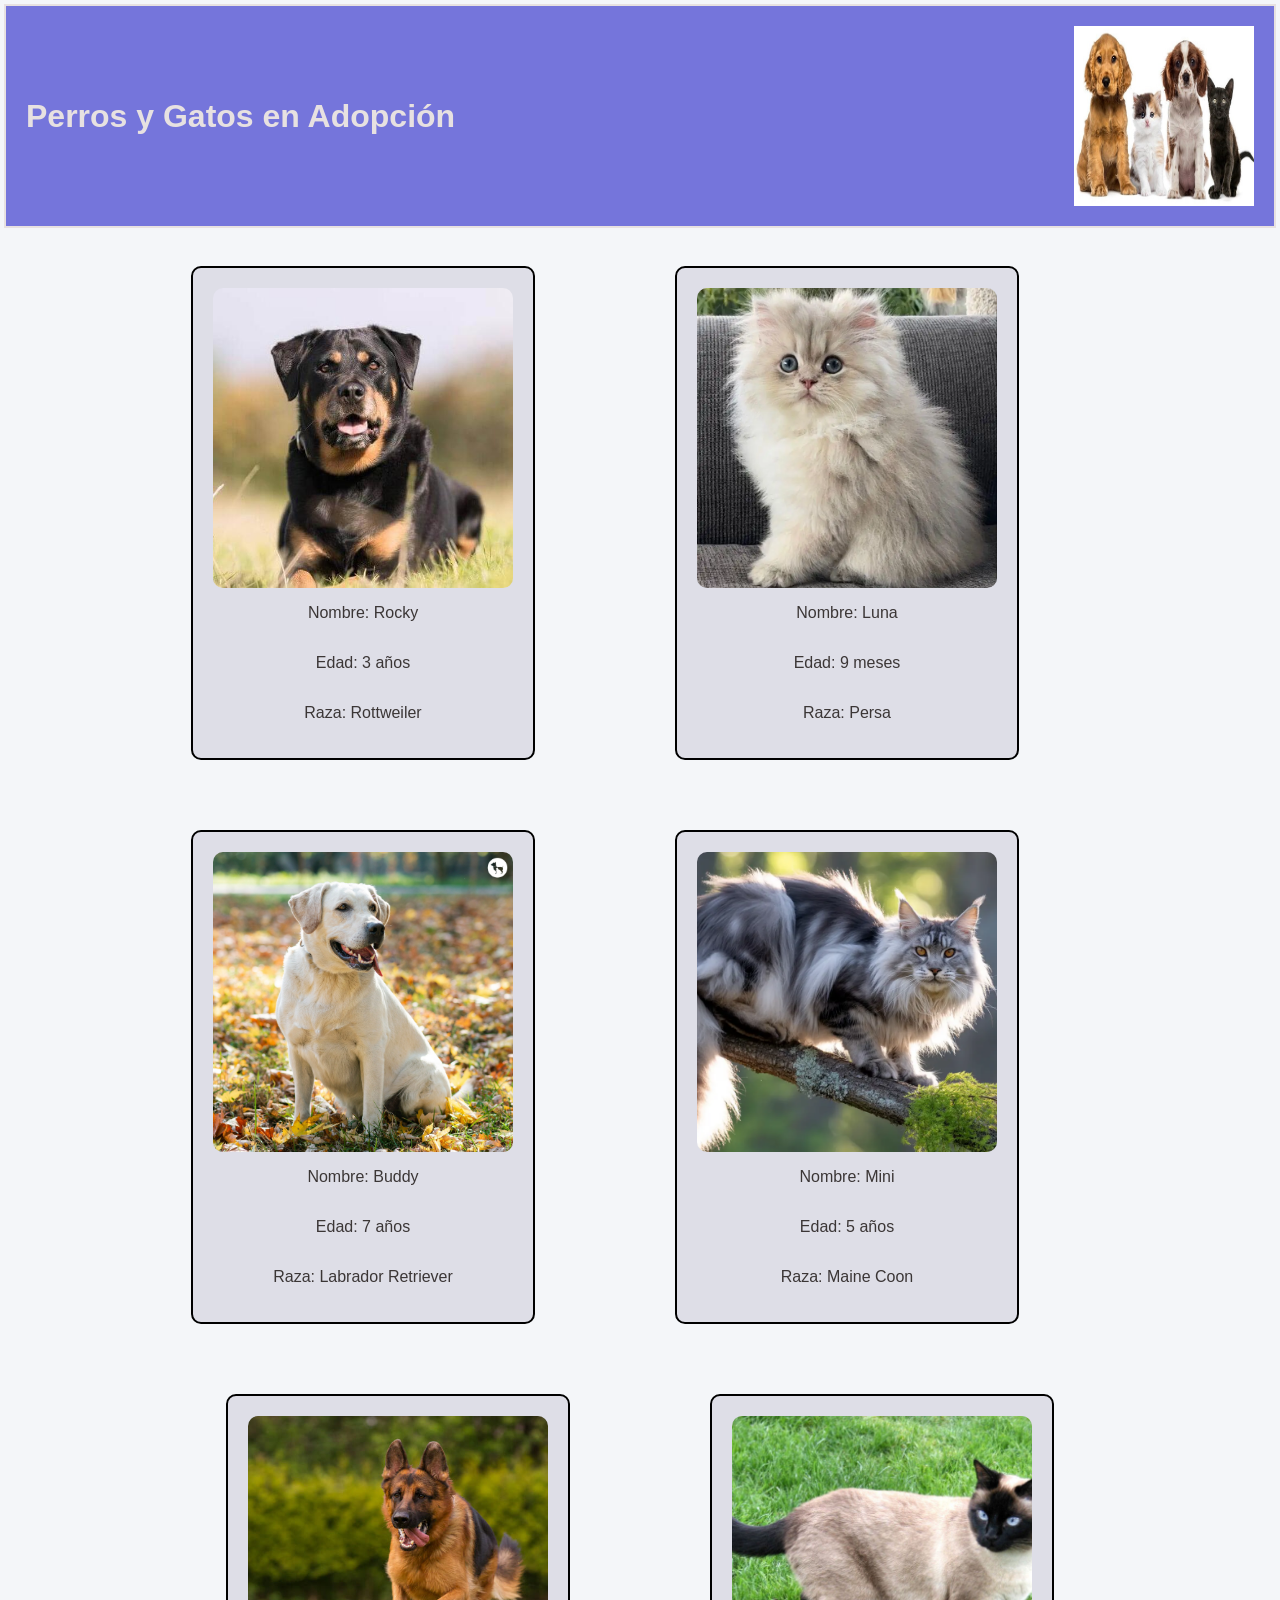
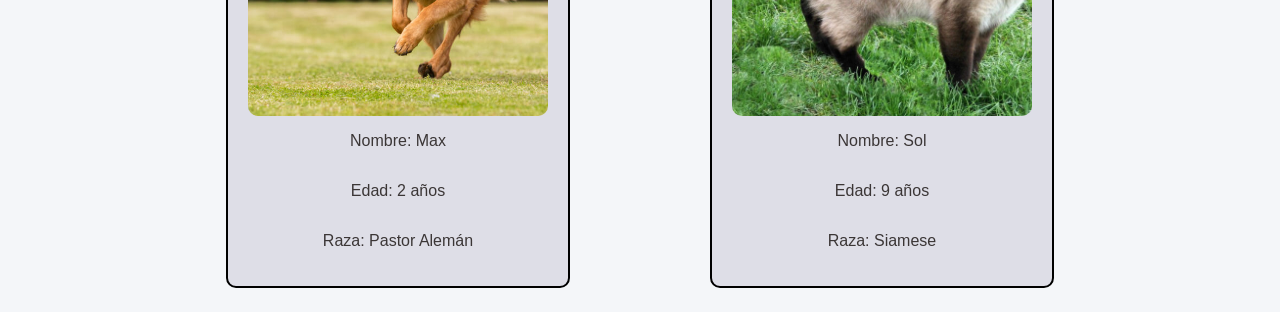
==== Proyecto_Elkin_Quiros/adopcion.html @ 91556fff "Primer subida limpia" ====
<!DOCTYPE html>
<html lang="en">

<head>
    <meta charset="UTF-8">
    <meta name="viewport" content="width=device-width, initial-scale=1.0">
    <title>Adopcion</title>
    <link rel="stylesheet" href="styles.css">
</head>

<body>
    <header>
        <h1>Perros y Gatos en Adopción</h1>
        <img id="imagen" src="Imagen_Portada.jpeg" alt="">
    </header>

    <br>

    <div class="animales">

        <div class="perro1">
            <img class="perroi" src="Rottweiler.jpg" alt="">
            <p>Nombre: Rocky</p>
            <p>Edad: 3 años</p>
            <p>Raza: Rottweiler</p>
        </div>

        <br>

        <div class="gato1">
            <img class="gatoi1" src="Persa.webp" alt="">
            <p>Nombre: Luna</p>
            <p>Edad: 9 meses</p>
            <p>Raza: Persa</p>
        </div>

        <br>

        <div class="perro2">
            <img class="perroi2" src="Labrador_Retriever.webp" alt="">
            <p>Nombre: Buddy</p>
            <p>Edad: 7 años</p>
            <p>Raza: Labrador Retriever</p>
        </div>

        <br>

         <div class="gato2">
            <img class="gatoi2" src="maine-coon.webp" alt="">
            <p>Nombre: Mini</p>
            <p>Edad: 5 años</p>
            <p>Raza: Maine Coon</p>
        </div>

        <br>

        <div class="perro3">
            <img class="perroi3" src="pastor_aleman.jpg" alt="">
            <p>Nombre: Max</p>
            <p>Edad: 2 años</p>
            <p>Raza: Pastor Alemán</p>
        </div>
        <br>
    

        <div class="gato3">
            <img class="gatoi3" src="Siamese.jpg" alt="">
            <p>Nombre: Sol</p>
            <p>Edad: 9 años</p>
            <p>Raza: Siamese</p>
        </div>

    </div>
</body>

</html>
---- Proyecto_Elkin_Quiros/styles.css ----
body{
    margin: 4px;
    background-color:rgb(244, 246, 249);
    font-family: Arial, Helvetica, sans-serif;
}

header {
    display: flex;
    align-items: center;
    justify-content: space-between;
    padding: 20px;
    background-color: rgb(117, 117, 219);
    color: rgb(231, 225, 225);
    border: 2px solid;


     
}



#imagen {
    width: 180px;
    height: 180px;
    
}

.animales {
    display: flex;
    flex-wrap: wrap;        
    justify-content: center; 
    gap: 70px;               
    padding: 20px;
}


.perro1 {
    display: flex;
    flex-direction: column;
    align-items: center;
    width: 300px;             
    padding: 20px;
    background-color: rgb(222, 222, 231);
    color: rgb(59, 54, 54);
    border: 2px solid black;
    border-radius: 10px;    
}

.perroi {
    width: 300px;
    height: 300px;
    object-fit: cover; 
    border-radius: 10px; 
}

.perro2 {
    display: flex;
    flex-direction: column;
    align-items: center;
    width: 300px;              
    padding: 20px;
    background-color: rgb(222, 222, 231);
    color: rgb(59, 54, 54);
    border: 2px solid black;
    border-radius: 10px;    
}
.perroi2 {
    width: 300px;
    height: 300px;
    object-fit: cover; 
    border-radius: 10px; 
}
.perro3 {
    display: flex;
    flex-direction: column;
    align-items: center;
    width: 300px;              
    padding: 20px;
    background-color: rgb(222, 222, 231);
    color: rgb(59, 54, 54);
    border: 2px solid black;
    border-radius: 10px;    
}
.perroi3 {
    width: 300px;
    height: 300px;
    object-fit: cover; 
    border-radius: 10px;
}
.gato1 {
    display: flex;
    flex-direction: column;
    align-items: center;
    width: 300px;              
    padding: 20px;
    background-color: rgb(222, 222, 231);
    color: rgb(59, 54, 54);
    border: 2px solid black;
    border-radius: 10px;    
}
.gatoi1 {
    width: 300px;
    height: 300px;
    object-fit: cover; 
    border-radius: 10px;
}

.gato2 {
    display: flex;
    flex-direction: column;
    align-items: center;
    width: 300px;              
    padding: 20px;
    background-color: rgb(222, 222, 231);
    color: rgb(59, 54, 54);
    border: 2px solid black;
    border-radius: 10px;    
}
.gatoi2 {
    width: 300px;
    height: 300px;
    object-fit: cover; 
    border-radius: 10px;
}

.gato3 {
    display: flex;
    flex-direction: column;
    align-items: center;
    width: 300px;              
    padding: 20px;
    background-color: rgb(222, 222, 231);
    color: rgb(59, 54, 54);
    border: 2px solid black;
    border-radius: 10px;    
}
.gatoi3 {
    width: 300px;
    height: 300px;
    object-fit: cover; 
    border-radius: 10px;
}
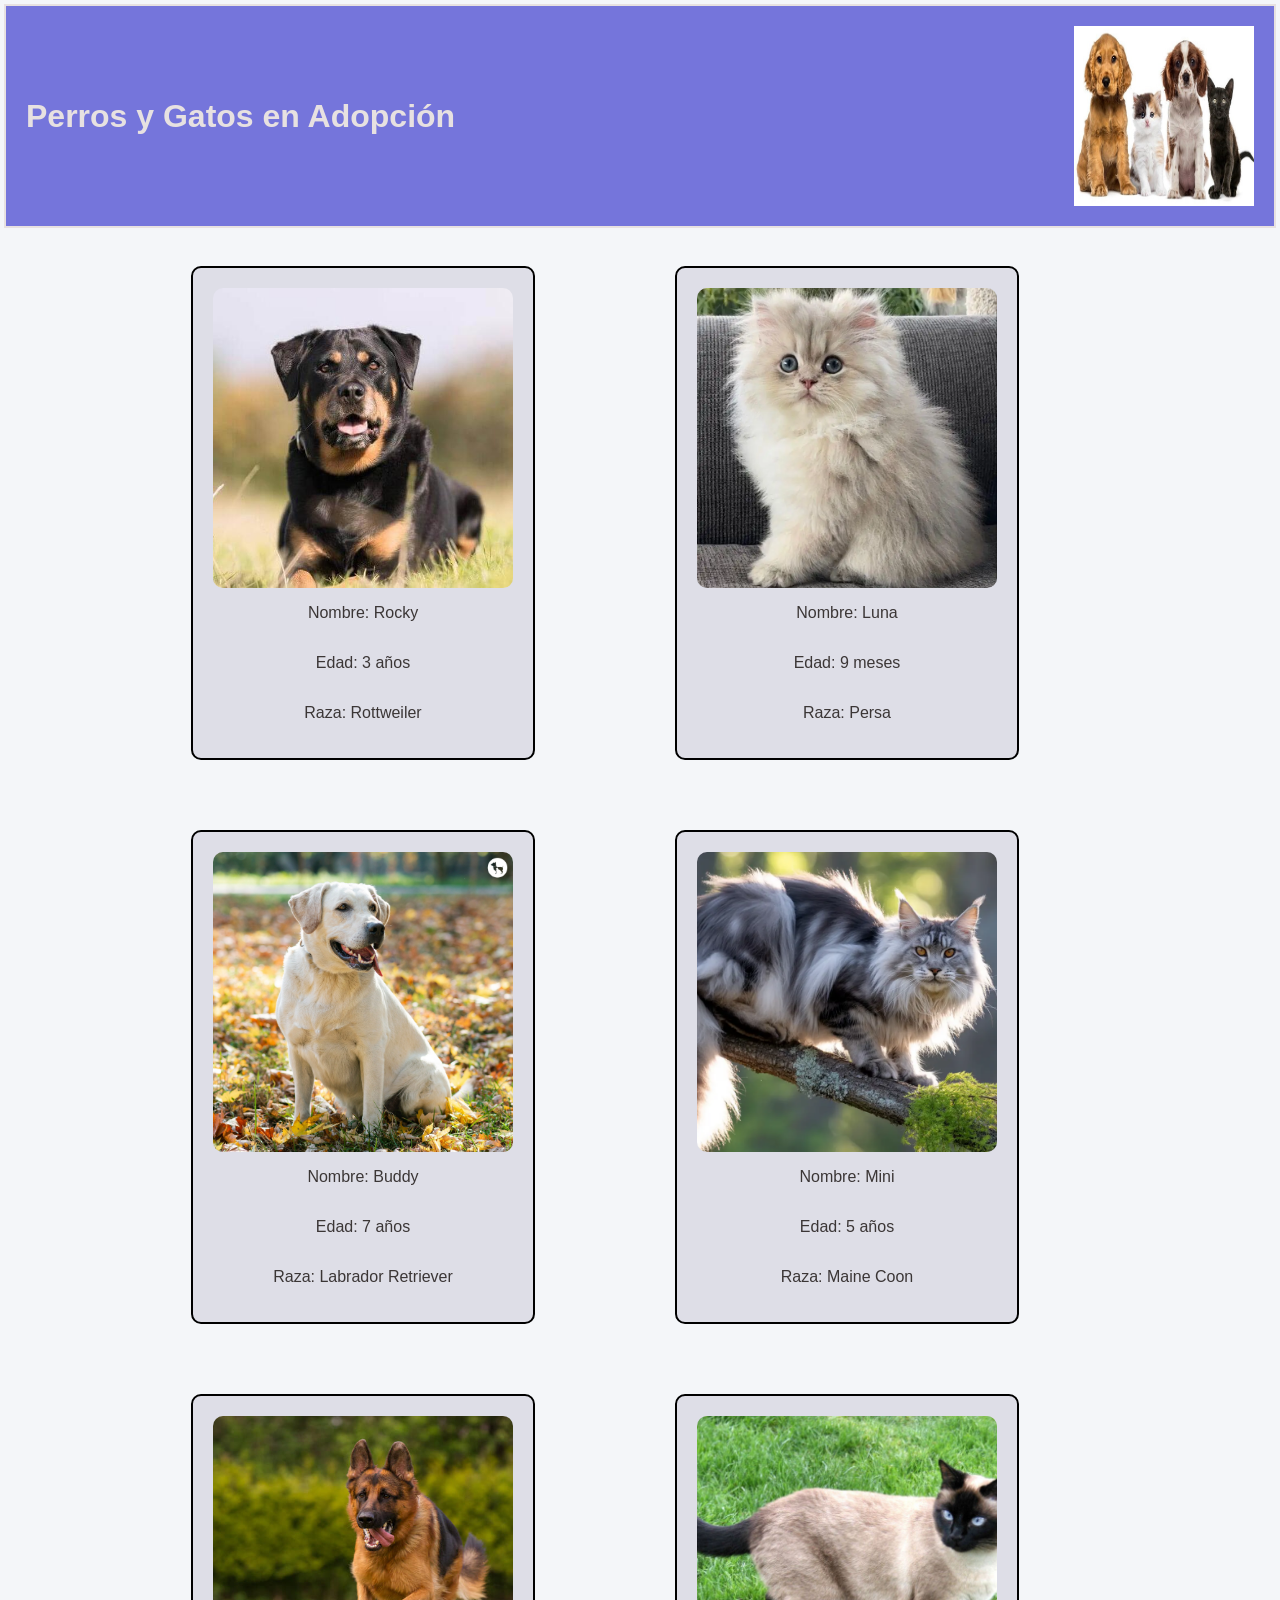
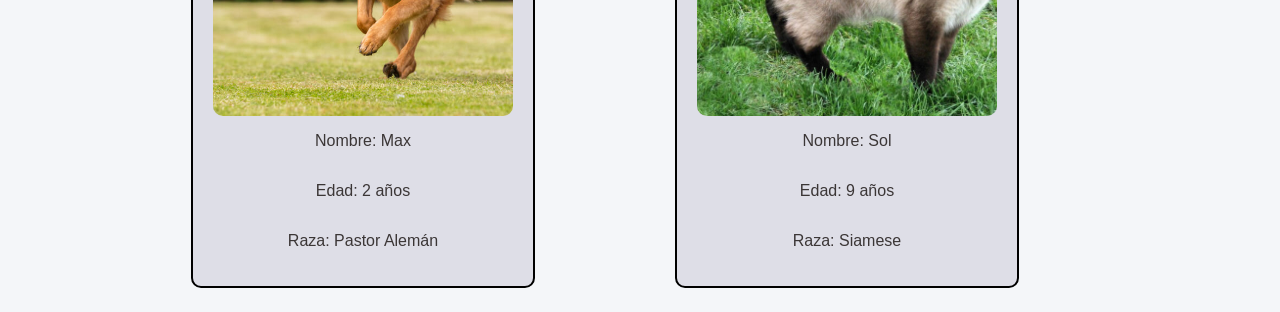
==== commit fb0fd8ca: "Configurando el codigo" ====
--- a/Proyecto_Elkin_Quiros/adopcion.html
+++ b/Proyecto_Elkin_Quiros/adopcion.html
@@ -45,7 +45,7 @@
 
         <br>
 
-         <div class="gato2">
+        <div class="gato2">
             <img class="gatoi2" src="maine-coon.webp" alt="">
             <p>Nombre: Mini</p>
             <p>Edad: 5 años</p>
@@ -61,7 +61,6 @@
             <p>Raza: Pastor Alemán</p>
         </div>
         <br>
-    
 
         <div class="gato3">
             <img class="gatoi3" src="Siamese.jpg" alt="">
@@ -69,6 +68,7 @@
             <p>Edad: 9 años</p>
             <p>Raza: Siamese</p>
         </div>
+        <br>
 
     </div>
 </body>
--- a/Proyecto_Elkin_Quiros/styles.css
+++ b/Proyecto_Elkin_Quiros/styles.css
@@ -5,6 +5,19 @@
 }
 
 header {
+    display: flex;
+    align-items: center;
+    justify-content: space-between;
+    padding: 20px;
+    background-color: rgb(117, 117, 219);
+    color: rgb(231, 225, 225);
+    border: 2px solid;
+
+
+     
+}
+
+footer {
     display: flex;
     align-items: center;
     justify-content: space-between;
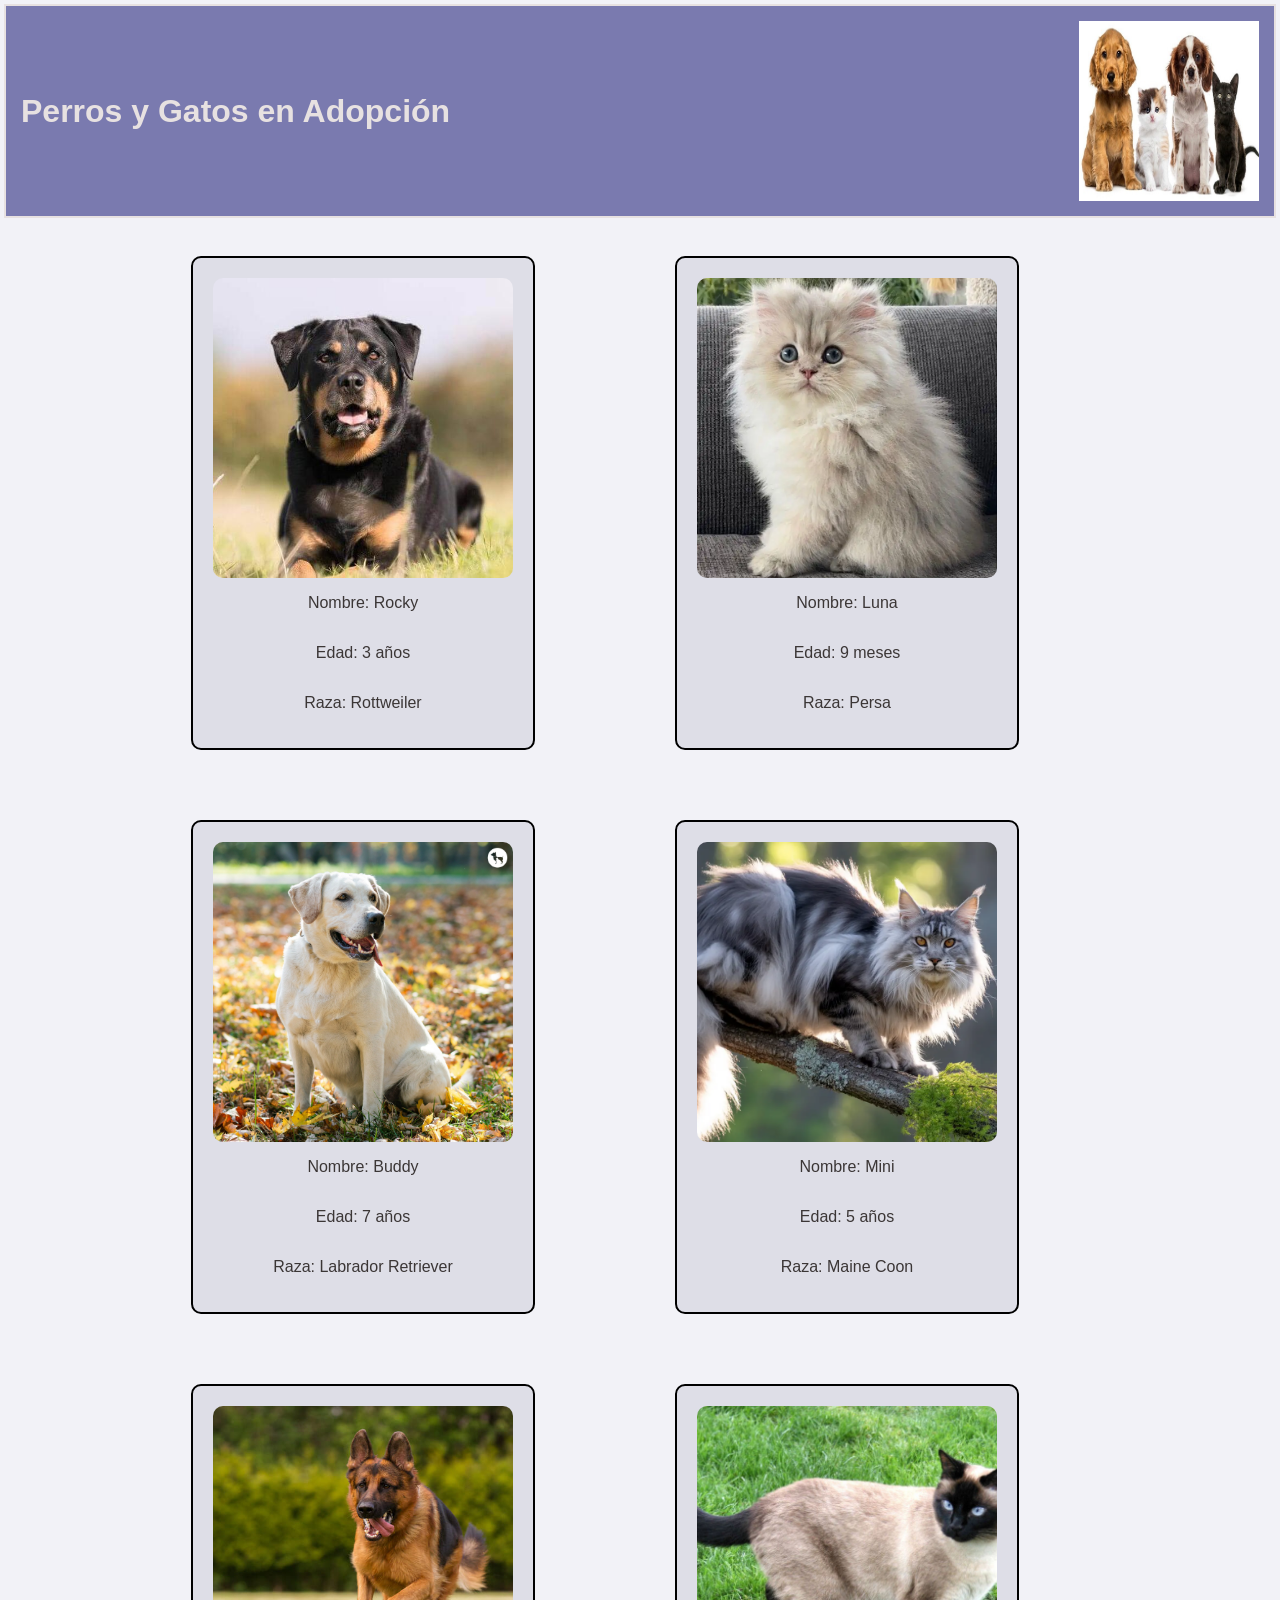
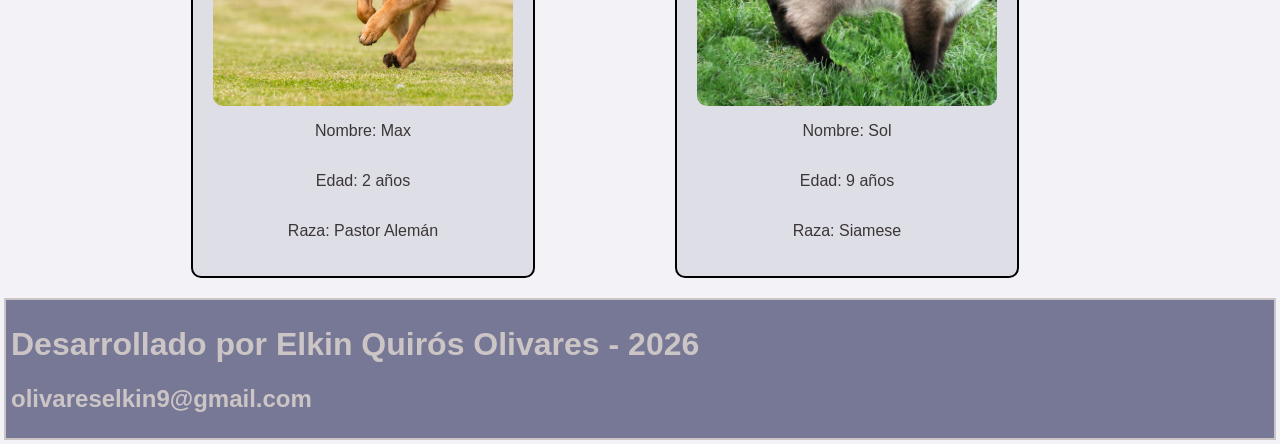
==== commit 9663b59a: "Me encargue de agregar un footer a ambas paginas, ademas de modificar el color del header y el foote" ====
--- a/Proyecto_Elkin_Quiros/adopcion.html
+++ b/Proyecto_Elkin_Quiros/adopcion.html
@@ -71,6 +71,12 @@
         <br>
 
     </div>
+
+<footer>
+        <h1>Desarrollado por Elkin Quirós Olivares - 2026</h1>
+        <h2>olivareselkin9@gmail.com</h2>
+    </footer>
+
 </body>
 
 </html>
--- a/Proyecto_Elkin_Quiros/styles.css
+++ b/Proyecto_Elkin_Quiros/styles.css
@@ -1,6 +1,6 @@
-body{
+body {
     margin: 4px;
-    background-color:rgb(244, 246, 249);
+    background-color: rgb(242, 242, 247);
     font-family: Arial, Helvetica, sans-serif;
 }
 
@@ -8,26 +8,47 @@
     display: flex;
     align-items: center;
     justify-content: space-between;
-    padding: 20px;
-    background-color: rgb(117, 117, 219);
+    padding: 15px;
+    background-color: rgb(122, 122, 175);
     color: rgb(231, 225, 225);
     border: 2px solid;
 
 
-     
+
 }
 
 footer {
-    display: flex;
-    align-items: center;
-    justify-content: space-between;
-    padding: 20px;
-    background-color: rgb(117, 117, 219);
-    color: rgb(231, 225, 225);
+    padding: 5px;
+    background-color: rgb(119, 119, 150);
+    color: rgb(204, 197, 197);
     border: 2px solid;
 
 
-     
+
+}
+
+#cajap {
+    display: flex;
+    flex-direction: column;
+    align-items: center;
+    padding: 20px;
+
+}
+
+#video {
+    display: flex;
+    height: 400px;
+    justify-content: center;
+    padding: 10px;
+}
+
+#boton {
+    display: inline-block;
+    padding: 8px 15px;
+    background-color: rgb(117, 117, 219);
+    color: rgb(231, 225, 225);
+    border-radius: 10px;
+    border: 2px solid rgb(160, 131, 131);
 }
 
 
@@ -35,14 +56,14 @@
 #imagen {
     width: 180px;
     height: 180px;
-    
+
 }
 
 .animales {
     display: flex;
-    flex-wrap: wrap;        
-    justify-content: center; 
-    gap: 70px;               
+    flex-wrap: wrap;
+    justify-content: center;
+    gap: 70px;
     padding: 20px;
 }
 
@@ -51,70 +72,75 @@
     display: flex;
     flex-direction: column;
     align-items: center;
-    width: 300px;             
+    width: 300px;
     padding: 20px;
     background-color: rgb(222, 222, 231);
     color: rgb(59, 54, 54);
     border: 2px solid black;
-    border-radius: 10px;    
+    border-radius: 10px;
 }
 
 .perroi {
     width: 300px;
     height: 300px;
-    object-fit: cover; 
-    border-radius: 10px; 
+    object-fit: cover;
+    border-radius: 10px;
 }
 
 .perro2 {
     display: flex;
     flex-direction: column;
     align-items: center;
-    width: 300px;              
+    width: 300px;
     padding: 20px;
     background-color: rgb(222, 222, 231);
     color: rgb(59, 54, 54);
     border: 2px solid black;
-    border-radius: 10px;    
+    border-radius: 10px;
 }
+
 .perroi2 {
     width: 300px;
     height: 300px;
-    object-fit: cover; 
-    border-radius: 10px; 
+    object-fit: cover;
+    border-radius: 10px;
 }
+
 .perro3 {
     display: flex;
     flex-direction: column;
     align-items: center;
-    width: 300px;              
+    width: 300px;
     padding: 20px;
     background-color: rgb(222, 222, 231);
     color: rgb(59, 54, 54);
     border: 2px solid black;
-    border-radius: 10px;    
+    border-radius: 10px;
 }
+
 .perroi3 {
     width: 300px;
     height: 300px;
-    object-fit: cover; 
+    object-fit: cover;
     border-radius: 10px;
 }
+
 .gato1 {
     display: flex;
     flex-direction: column;
     align-items: center;
-    width: 300px;              
+    width: 300px;
     padding: 20px;
     background-color: rgb(222, 222, 231);
     color: rgb(59, 54, 54);
     border: 2px solid black;
-    border-radius: 10px;    
+    border-radius: 10px;
 }
+
 .gatoi1 {
     width: 300px;
     height: 300px;
-    object-fit: cover; 
+    object-fit: cover;
     border-radius: 10px;
 }
 
@@ -122,17 +148,18 @@
     display: flex;
     flex-direction: column;
     align-items: center;
-    width: 300px;              
+    width: 300px;
     padding: 20px;
     background-color: rgb(222, 222, 231);
     color: rgb(59, 54, 54);
     border: 2px solid black;
-    border-radius: 10px;    
+    border-radius: 10px;
 }
+
 .gatoi2 {
     width: 300px;
     height: 300px;
-    object-fit: cover; 
+    object-fit: cover;
     border-radius: 10px;
 }
 
@@ -140,16 +167,17 @@
     display: flex;
     flex-direction: column;
     align-items: center;
-    width: 300px;              
+    width: 300px;
     padding: 20px;
     background-color: rgb(222, 222, 231);
     color: rgb(59, 54, 54);
     border: 2px solid black;
-    border-radius: 10px;    
+    border-radius: 10px;
 }
+
 .gatoi3 {
     width: 300px;
     height: 300px;
-    object-fit: cover; 
+    object-fit: cover;
     border-radius: 10px;
-}
+}
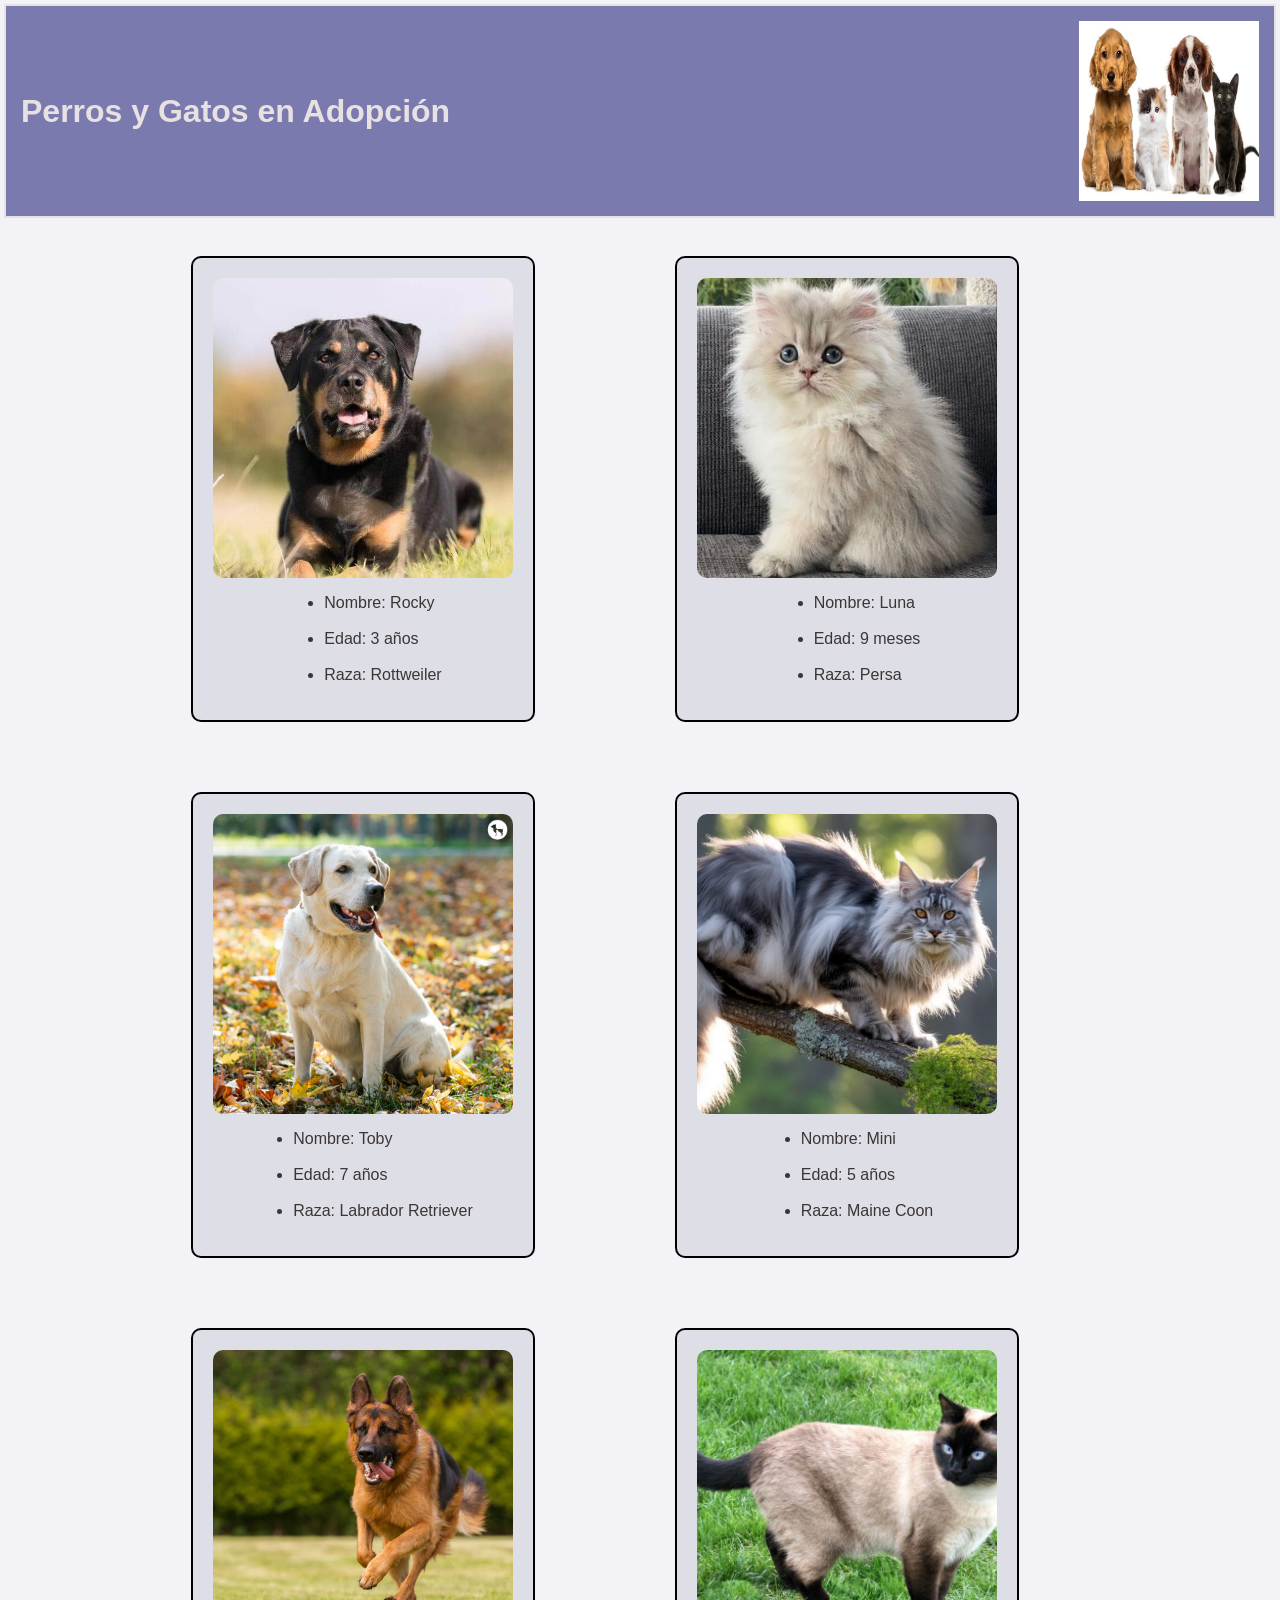
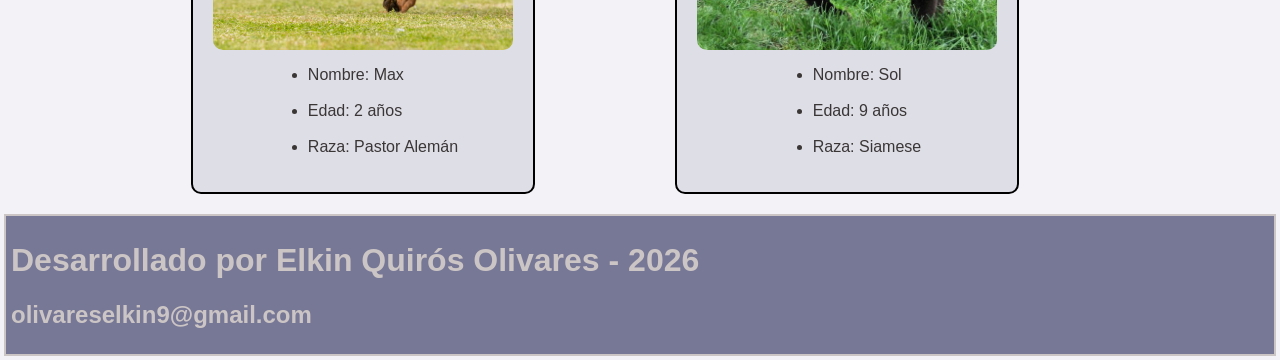
==== commit 0e32eee1: "Me encargue de modificar el diseño del header y el footer, ademas de agregar una lista con las carac" ====
--- a/Proyecto_Elkin_Quiros/adopcion.html
+++ b/Proyecto_Elkin_Quiros/adopcion.html
@@ -20,59 +20,84 @@
 
         <div class="perro1">
             <img class="perroi" src="Rottweiler.jpg" alt="">
-            <p>Nombre: Rocky</p>
-            <p>Edad: 3 años</p>
-            <p>Raza: Rottweiler</p>
+            <ul>
+                <li>Nombre: Rocky</li>
+                <br>
+                <li>Edad: 3 años</li>
+                <br>
+                <li>Raza: Rottweiler</li>
+            </ul>
         </div>
 
         <br>
 
         <div class="gato1">
             <img class="gatoi1" src="Persa.webp" alt="">
-            <p>Nombre: Luna</p>
-            <p>Edad: 9 meses</p>
-            <p>Raza: Persa</p>
+            <ul>
+                <li>Nombre: Luna</li>
+                <br>
+                <li>Edad: 9 meses</li>
+                <br>
+                <li>Raza: Persa</li>
+            </ul>
         </div>
 
         <br>
 
         <div class="perro2">
             <img class="perroi2" src="Labrador_Retriever.webp" alt="">
-            <p>Nombre: Buddy</p>
-            <p>Edad: 7 años</p>
-            <p>Raza: Labrador Retriever</p>
+
+            <ul>
+                <li>Nombre: Toby</li>
+                <br>
+                <li>Edad: 7 años</li>
+                <br>
+                <li>Raza: Labrador Retriever</li>
+            </ul>
         </div>
 
         <br>
 
         <div class="gato2">
             <img class="gatoi2" src="maine-coon.webp" alt="">
-            <p>Nombre: Mini</p>
-            <p>Edad: 5 años</p>
-            <p>Raza: Maine Coon</p>
+            <ul>
+                <li>Nombre: Mini</li>
+                <br>
+                <li>Edad: 5 años</li>
+                <br>
+                <li>Raza: Maine Coon</li>
+            </ul>
         </div>
 
         <br>
 
         <div class="perro3">
             <img class="perroi3" src="pastor_aleman.jpg" alt="">
-            <p>Nombre: Max</p>
-            <p>Edad: 2 años</p>
-            <p>Raza: Pastor Alemán</p>
+            <ul>
+                <li>Nombre: Max</li>
+                <br>
+                <li>Edad: 2 años</li>
+                <br>
+                <li>Raza: Pastor Alemán</li>
+            </ul>
         </div>
         <br>
 
         <div class="gato3">
             <img class="gatoi3" src="Siamese.jpg" alt="">
-            <p>Nombre: Sol</p>
-            <p>Edad: 9 años</p>
-            <p>Raza: Siamese</p>
+            <ul>
+                <li>Nombre: Sol</li>
+                <br>
+                <li>Edad: 9 años</li>
+                <br>
+                <li>Raza: Siamese</li>
+            </ul>
         </div>
         <br>
 
     </div>
 
-<footer>
+    <footer>
         <h1>Desarrollado por Elkin Quirós Olivares - 2026</h1>
         <h2>olivareselkin9@gmail.com</h2>
     </footer>
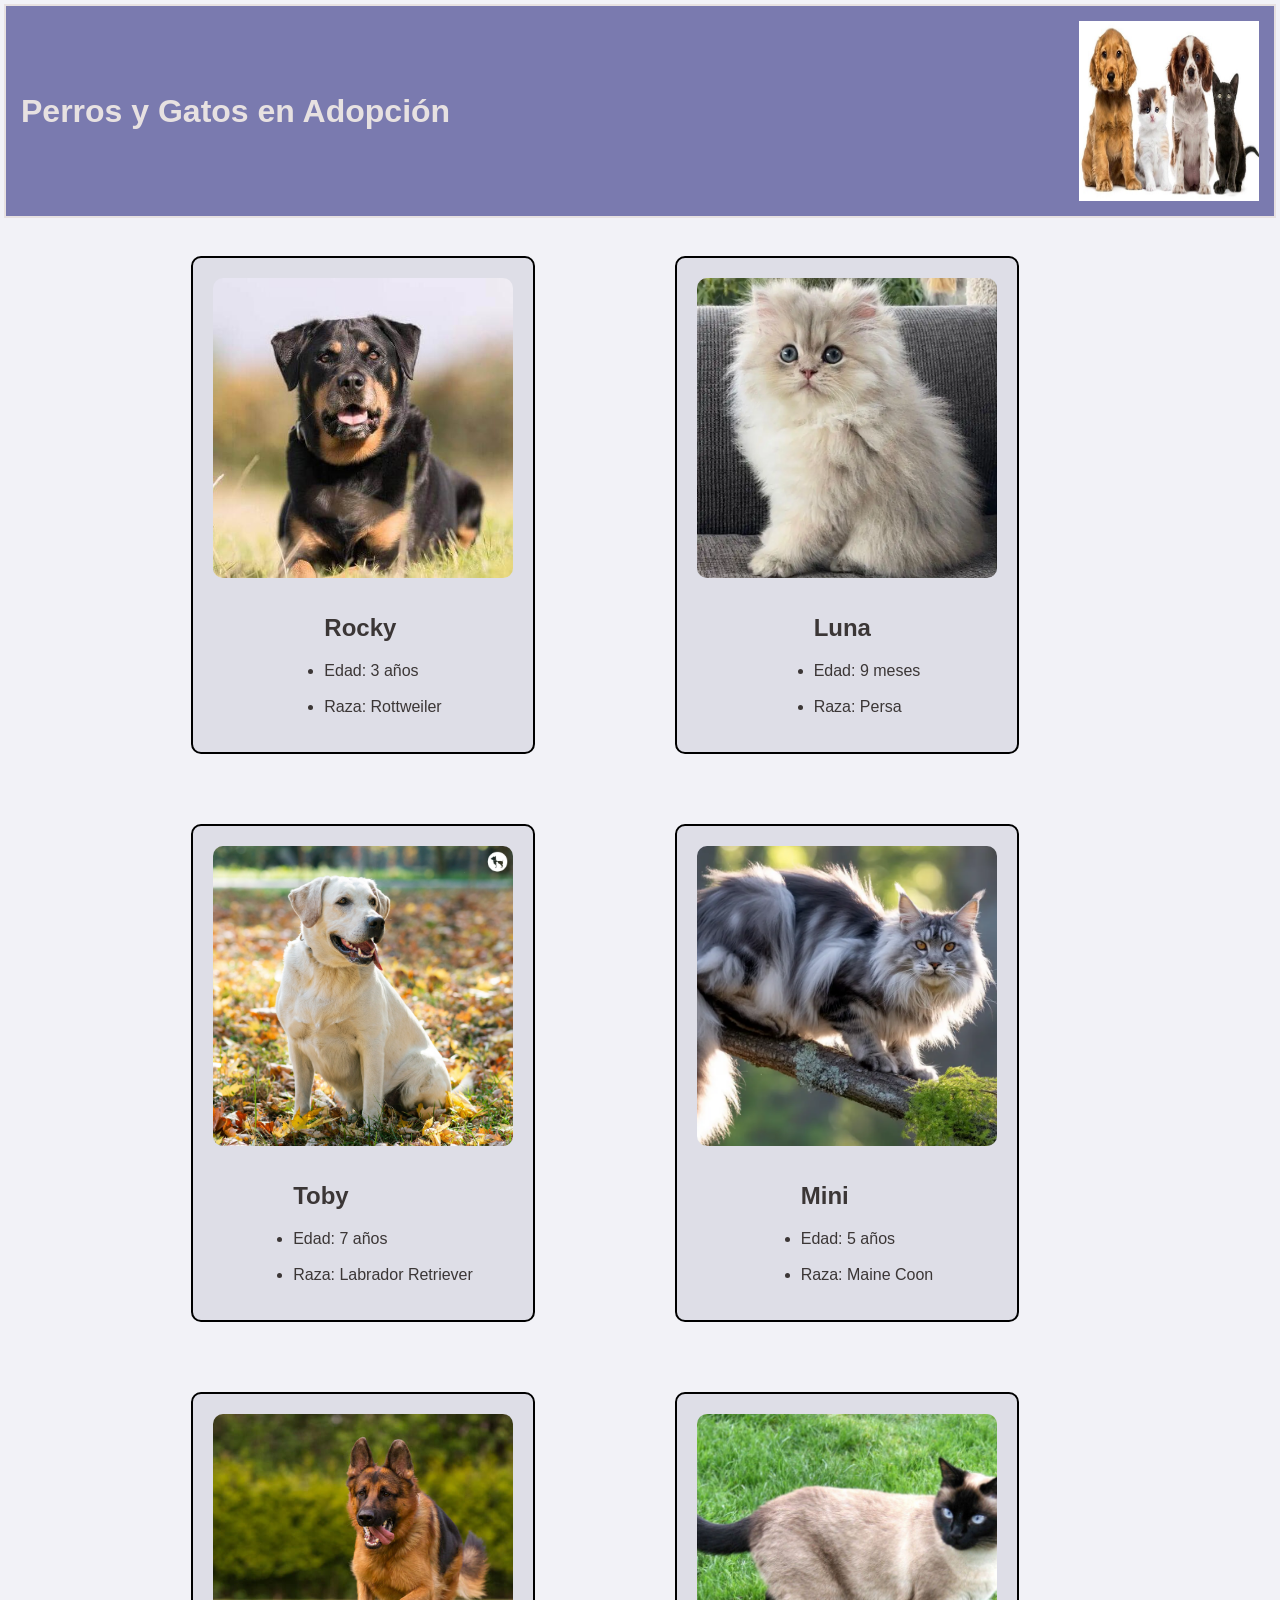
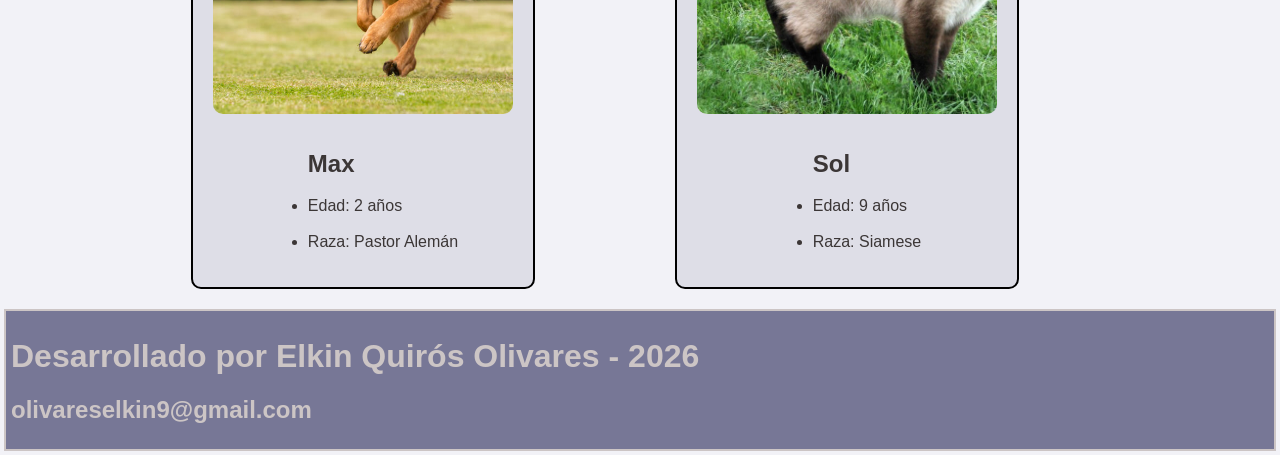
==== commit e8d1707a: "Complete y corregi los errores ortográficos en el archivo adopcion.html, además de agregar un título" ====
--- a/Proyecto_Elkin_Quiros/adopcion.html
+++ b/Proyecto_Elkin_Quiros/adopcion.html
@@ -21,12 +21,12 @@
         <div class="perro1">
             <img class="perroi" src="Rottweiler.jpg" alt="">
             <ul>
-                <li>Nombre: Rocky</li>
-                <br>
+                <h2>Rocky</h2>
                 <li>Edad: 3 años</li>
                 <br>
                 <li>Raza: Rottweiler</li>
             </ul>
+            
         </div>
 
         <br>
@@ -34,8 +34,7 @@
         <div class="gato1">
             <img class="gatoi1" src="Persa.webp" alt="">
             <ul>
-                <li>Nombre: Luna</li>
-                <br>
+                <h2>Luna</h2>
                 <li>Edad: 9 meses</li>
                 <br>
                 <li>Raza: Persa</li>
@@ -48,8 +47,7 @@
             <img class="perroi2" src="Labrador_Retriever.webp" alt="">
 
             <ul>
-                <li>Nombre: Toby</li>
-                <br>
+                <h2>Toby</h2>
                 <li>Edad: 7 años</li>
                 <br>
                 <li>Raza: Labrador Retriever</li>
@@ -61,8 +59,7 @@
         <div class="gato2">
             <img class="gatoi2" src="maine-coon.webp" alt="">
             <ul>
-                <li>Nombre: Mini</li>
-                <br>
+                <h2>Mini</h2>
                 <li>Edad: 5 años</li>
                 <br>
                 <li>Raza: Maine Coon</li>
@@ -74,8 +71,7 @@
         <div class="perro3">
             <img class="perroi3" src="pastor_aleman.jpg" alt="">
             <ul>
-                <li>Nombre: Max</li>
-                <br>
+                <h2>Max</h2>
                 <li>Edad: 2 años</li>
                 <br>
                 <li>Raza: Pastor Alemán</li>
@@ -86,8 +82,7 @@
         <div class="gato3">
             <img class="gatoi3" src="Siamese.jpg" alt="">
             <ul>
-                <li>Nombre: Sol</li>
-                <br>
+                <h2>Sol</h2>
                 <li>Edad: 9 años</li>
                 <br>
                 <li>Raza: Siamese</li>
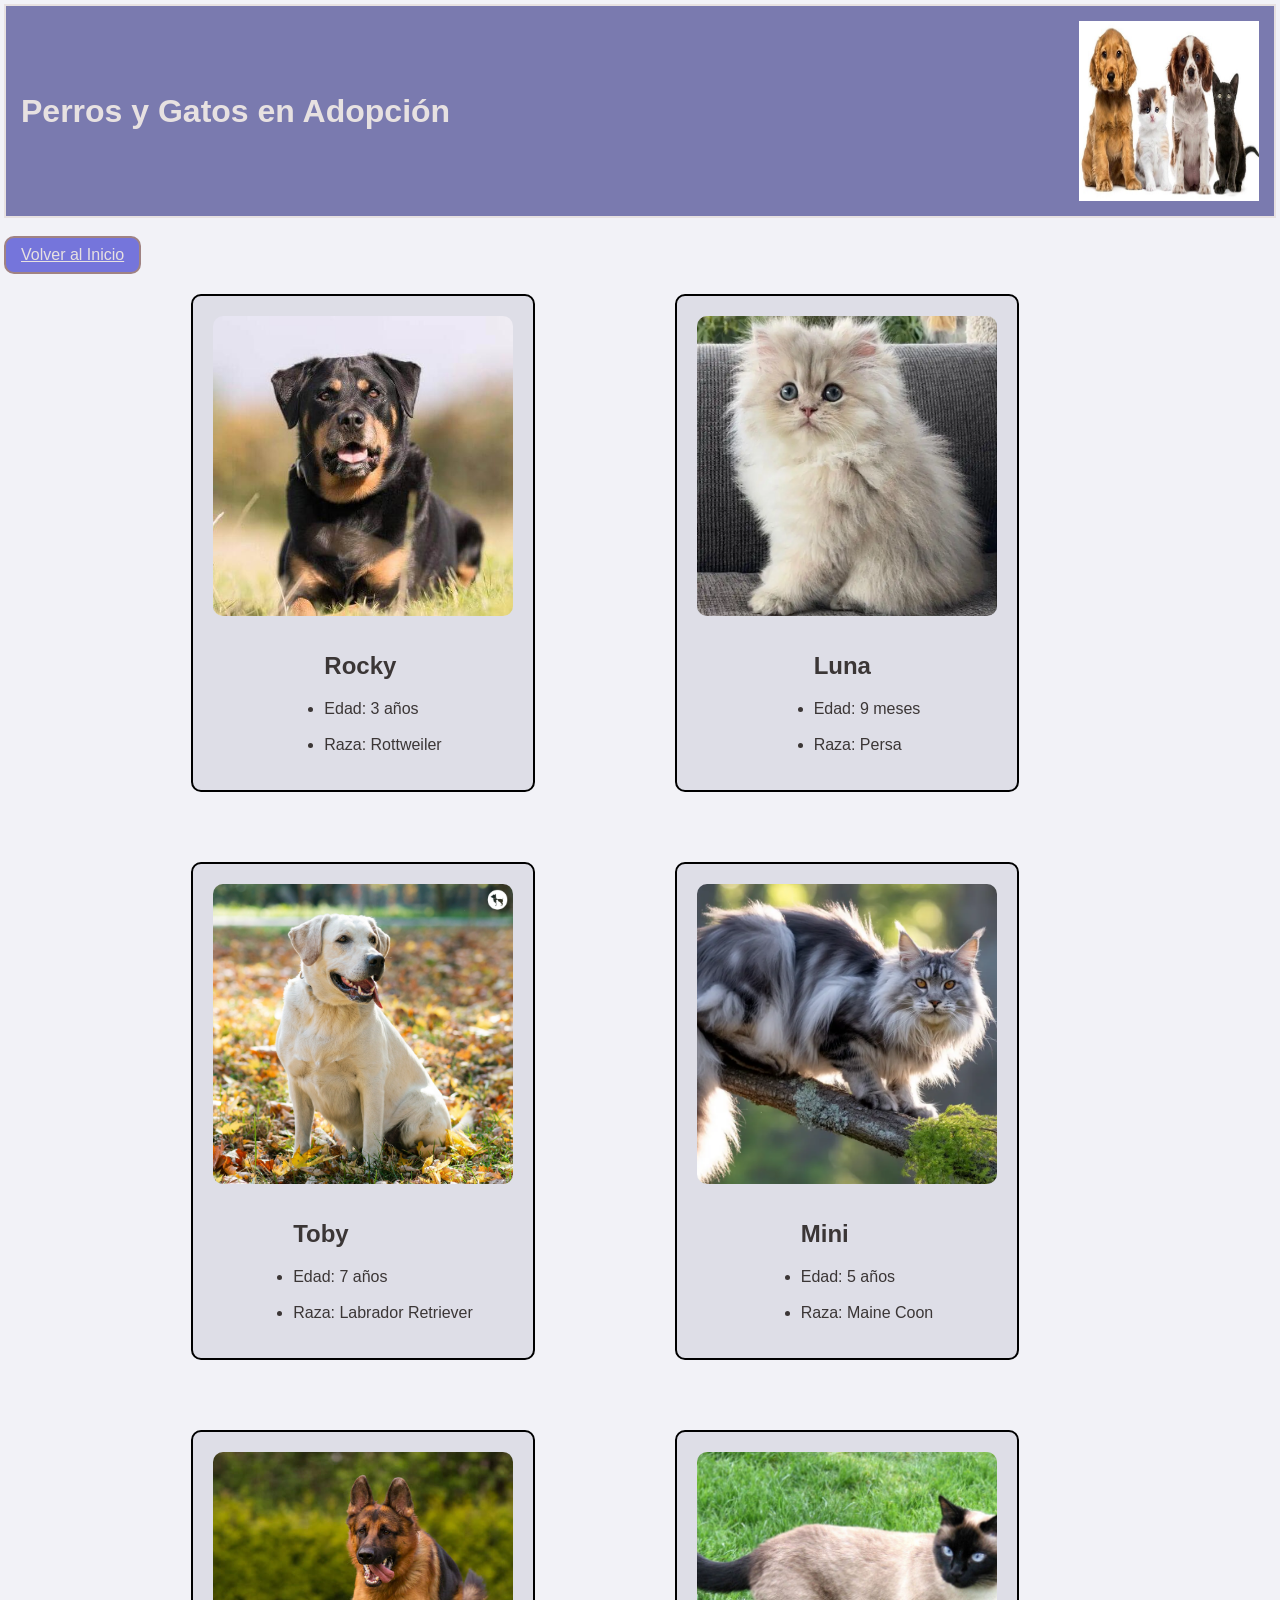
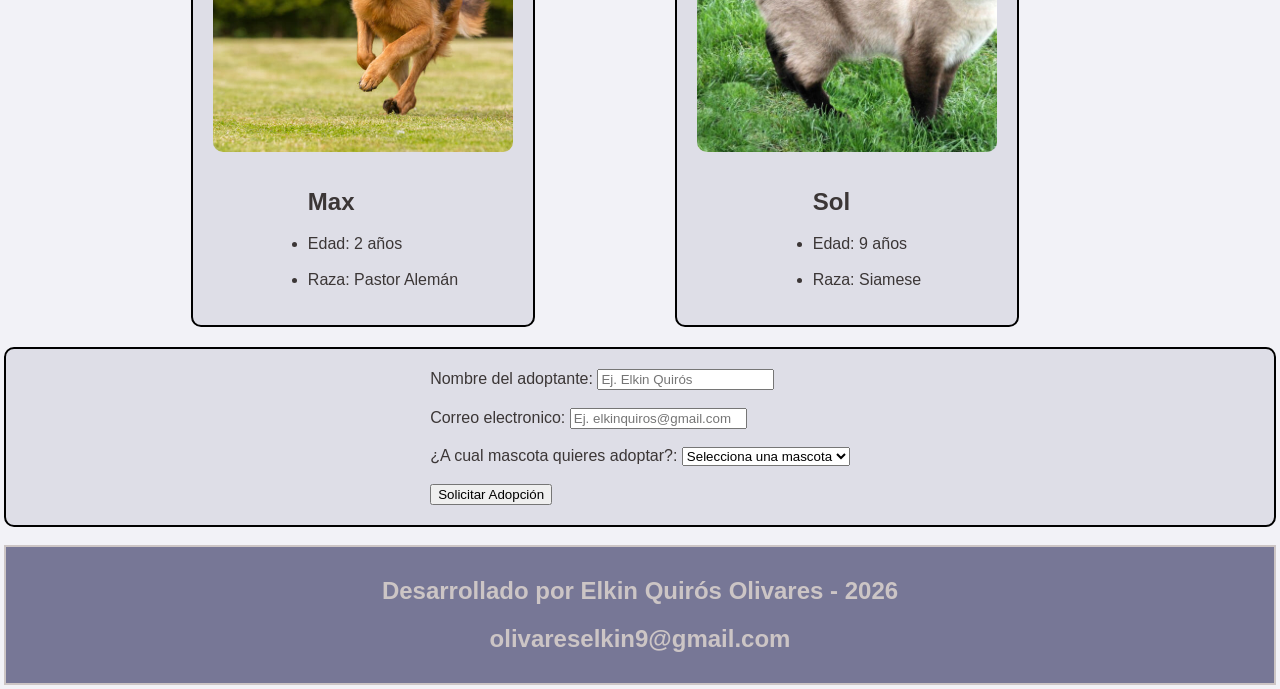
==== commit b3e583f4: "Me encargue de termniar todos los detalles del formulario de adopción, como el action, los labels, l" ====
--- a/Proyecto_Elkin_Quiros/adopcion.html
+++ b/Proyecto_Elkin_Quiros/adopcion.html
@@ -8,25 +8,28 @@
     <link rel="stylesheet" href="styles.css">
 </head>
 
-<body>
-    <header>
-        <h1>Perros y Gatos en Adopción</h1>
-        <img id="imagen" src="Imagen_Portada.jpeg" alt="">
+<body> <!--El body se encarga de contener todo lo que se encuentra en la pagina. (El cuerpo de la pagina.-->
+
+    <header> <!--Es el encabezado de la pagina.-->
+        <h1>Perros y Gatos en Adopción</h1> <!--Usamaos la etique h1 para el titulo de la pagina.-->
+        <img id="imagen" src="Imagen_Portada.jpeg" alt=""> <!--Es la imagen de portada.-->
     </header>
 
-    <br>
+    <br> <!--Son los saltos de linea.-->
+    <a href="index.html" id="boton">Volver al Inicio</a> <!--Aqui estamos usando <a> para poder redirigir al usuario a la pagina de inicio (index).-->
 
-    <div class="animales">
+    <div class="animales"> <!--Estamos usando este div para poder agrupar los animales en adopción y ordenarlos de forma simetrica.-->
 
-        <div class="perro1">
-            <img class="perroi" src="Rottweiler.jpg" alt="">
-            <ul>
+        <div class="perro1"> <!--Aqui usamos un div para poder organizar cada animal en adopción (cada animal tiene su div).-->
+            <img class="perroi" src="Rottweiler.jpg" alt=""> <!--Es la imagen del perro en adopción.-->
+            <ul> <!--Usamos la etiqueta ul para poder tener la informacion de cada animal ordenada.-->
                 <h2>Rocky</h2>
                 <li>Edad: 3 años</li>
-                <br>
+                <br> <!--Usamos el salto de linea para que no este tan pegado.-->
                 <li>Raza: Rottweiler</li>
             </ul>
-            
+        <!-- Y asi lo vamos haciendo con cada animal en adopción, cada uno con su div y su imagen, y la informacion de cada animal ordenada con ul.-->
+
         </div>
 
         <br>
@@ -92,8 +95,39 @@
 
     </div>
 
+    <div id="formulario">  <!--Este div se encargará de contener el formulario de adopción.-->
+
+        <form action=> <!--El action nos dice a donde queremos enviar el formulario-->
+            <label for="nombre">Nombre del adoptante:</label> <!--Este label es para el nombre del adoptante.-->
+            <input type="text" id="nombre" placeholder="Ej. Elkin Quirós"> <!--El input es para poder escribir en la pagina, y el placeholder es para dar una pista al usuario.-->
+            <br> <!--Salto de linea para que no este tan pegado.-->
+            <br>
+            <label for="email">Correo electronico:</label> <!--Este label es para el correo electronico del adoptante.-->
+            <input type="email" id="email" placeholder="Ej. elkinquiros@gmail.com"> <!--El input es para poder escribir en la pagina, y el placeholder es para dar una pista al usuario.-->
+            <br>
+            <br>
+            <label for="animal">¿A cual mascota quieres adoptar?:</label> <!--Este label le da informacion al usuario para saber que mascota adoptar.-->
+            <select id="animal" name="animal"> <!--Usamos el select para poder usar una lista, y el name es para darle un nombre a esa lista.-->
+                <option value="">Selecciona una mascota</option> <!--Usamos el option para crear la opcion dentro del menu de seleccion, y value lo crea.-->
+                <option value="Rocky">Rocky</option> <!--Cada option es una mascota en adopción, y el value es el nombre de esa mascota.-->
+                <option value="Luna">Luna</option> 
+                <option value="Toby">Toby</option>
+                <option value="Mini">Mini</option>
+                <option value="Max">Max</option>
+                <option value="Sol">Sol</option>
+            </select><br><br> <!--Salto de linea para que no este tan pegado.-->
+
+            <input type="submit" value="Solicitar Adopción"> <!--El input de tipo submit es para enviar el formulario, y el value es el texto que aparecerá en el boton.-->
+        </form>
+
+
+
+    </div>
+    <br>
+    
+
     <footer>
-        <h1>Desarrollado por Elkin Quirós Olivares - 2026</h1>
+        <h2>Desarrollado por Elkin Quirós Olivares - 2026</h2>
         <h2>olivareselkin9@gmail.com</h2>
     </footer>
 
--- a/Proyecto_Elkin_Quiros/styles.css
+++ b/Proyecto_Elkin_Quiros/styles.css
@@ -18,7 +18,8 @@
 }
 
 footer {
-    padding: 5px;
+    padding: 10px;
+    text-align: center;
     background-color: rgb(119, 119, 150);
     color: rgb(204, 197, 197);
     border: 2px solid;
@@ -50,8 +51,6 @@
     border-radius: 10px;
     border: 2px solid rgb(160, 131, 131);
 }
-
-
 
 #imagen {
     width: 180px;
@@ -180,4 +179,15 @@
     height: 300px;
     object-fit: cover;
     border-radius: 10px;
+}
+
+#formulario {
+    display: flex;
+    flex-direction: column;
+    align-items: center;
+    padding: 20px;
+    background-color: rgb(222, 222, 231);
+    color: rgb(59, 54, 54);
+    border: 2px solid black;
+    border-radius: 10px;
 }
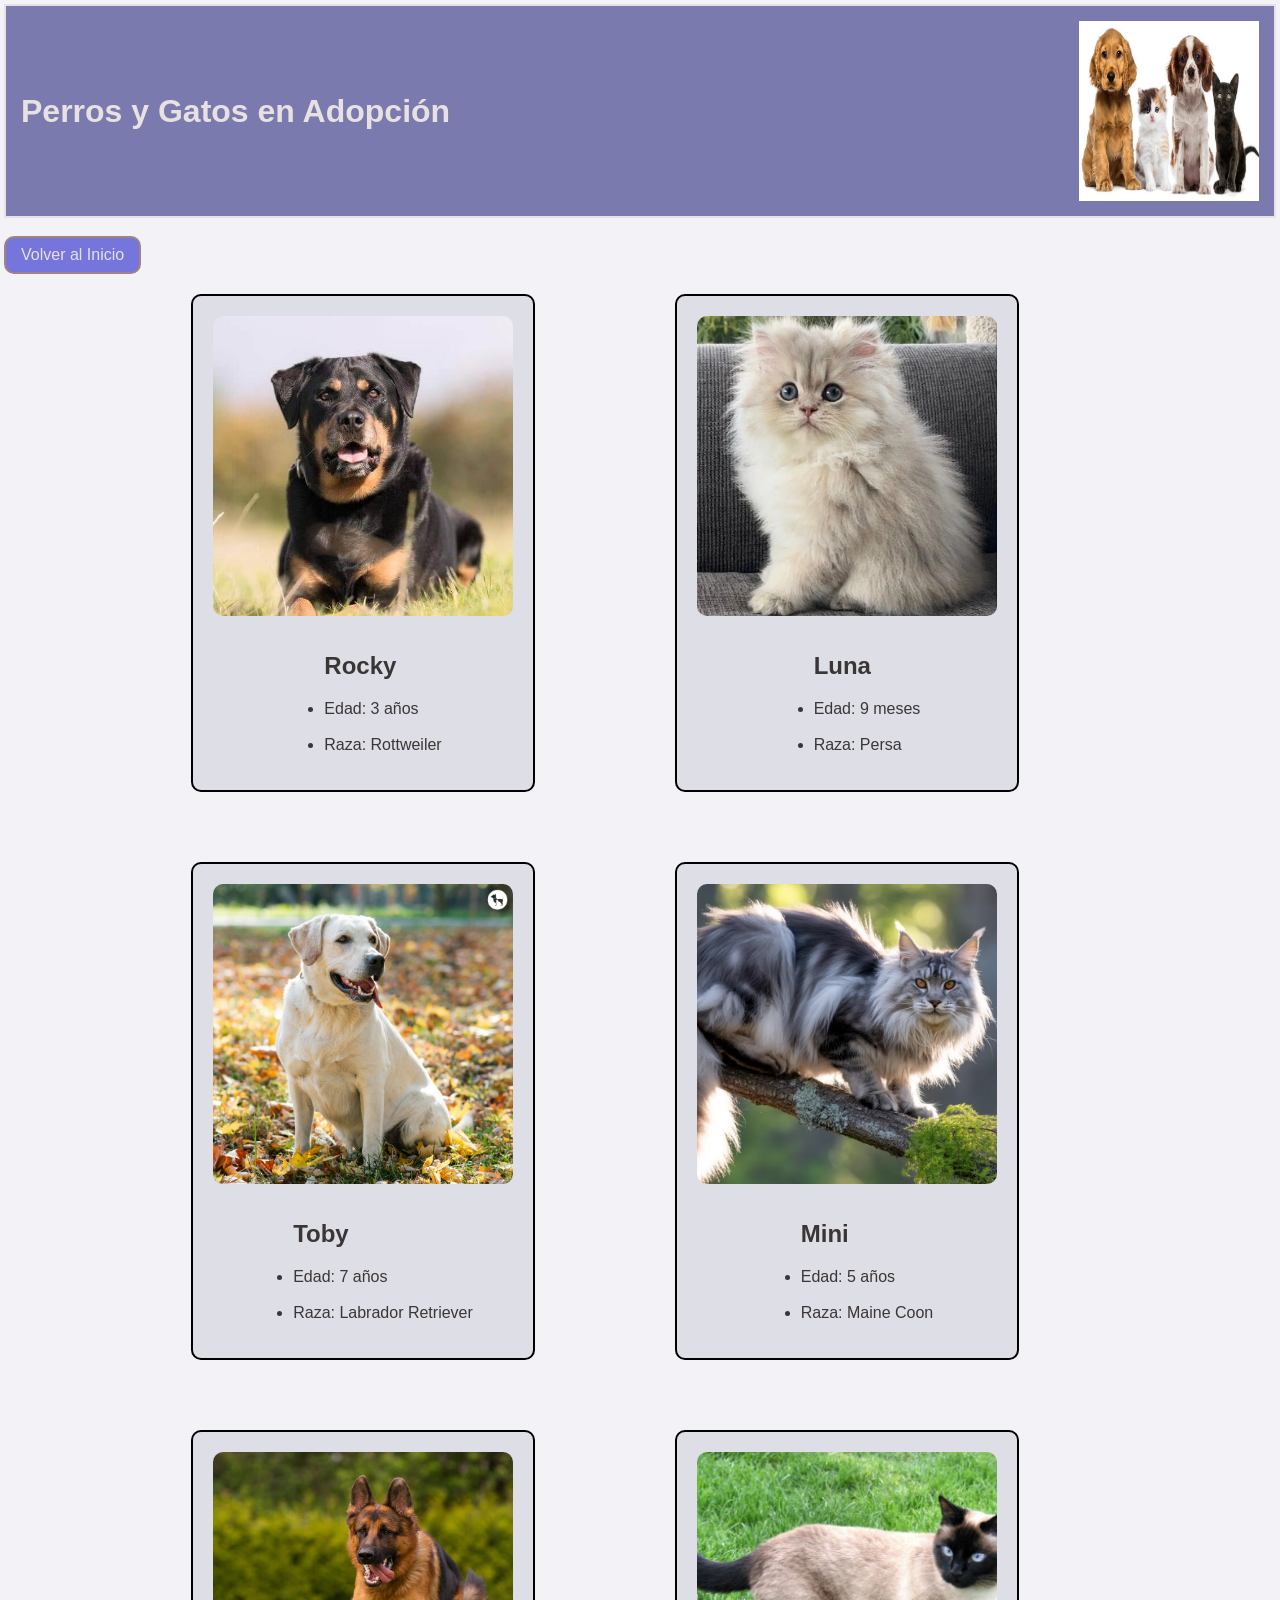
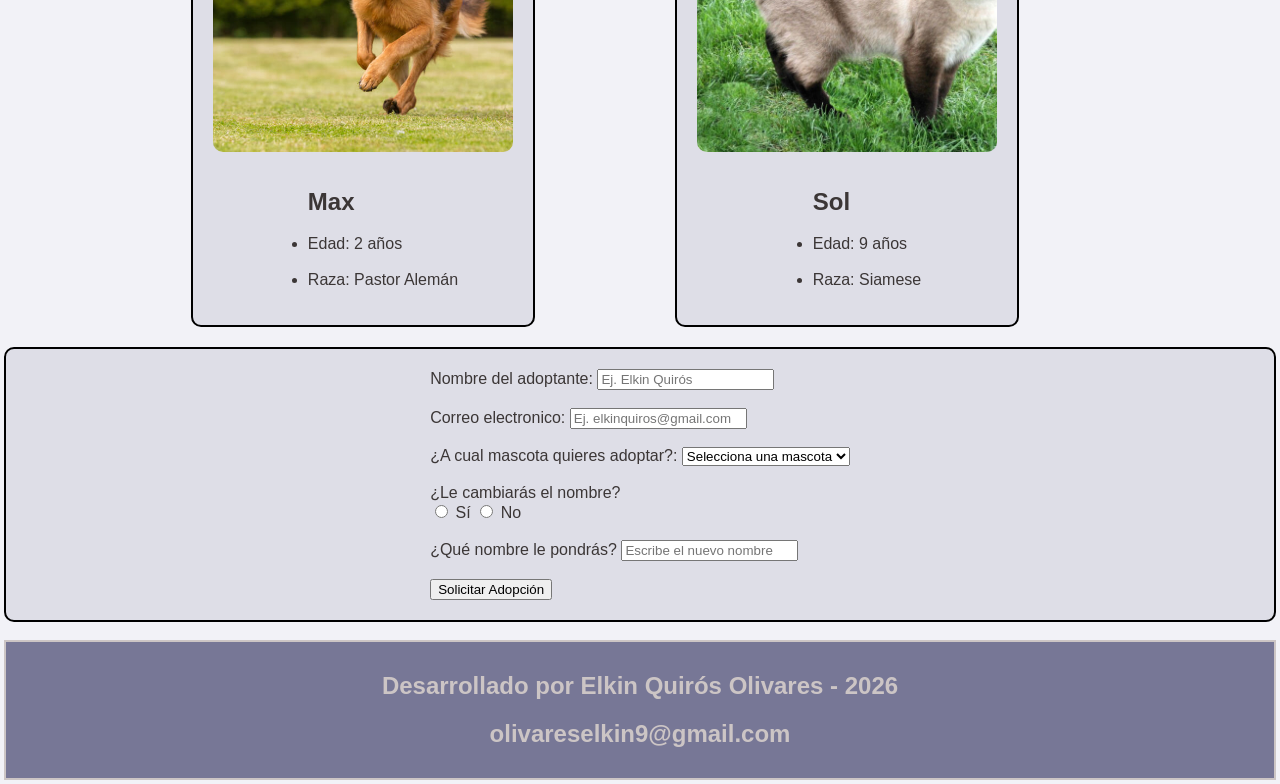
==== commit 91dabf5f: "Cambiamos algunas cosas en el archivo de adopcion.html, como agregar un option para que el usuario s" ====
--- a/Proyecto_Elkin_Quiros/adopcion.html
+++ b/Proyecto_Elkin_Quiros/adopcion.html
@@ -16,11 +16,14 @@
     </header>
 
     <br> <!--Son los saltos de linea.-->
-    <a href="index.html" id="boton">Volver al Inicio</a> <!--Aqui estamos usando <a> para poder redirigir al usuario a la pagina de inicio (index).-->
+    <a href="index.html" id="boton">Volver al Inicio</a>
+    <!--Aqui estamos usando <a> para poder redirigir al usuario a la pagina de inicio (index).-->
 
-    <div class="animales"> <!--Estamos usando este div para poder agrupar los animales en adopción y ordenarlos de forma simetrica.-->
+    <div class="animales">
+        <!--Estamos usando este div para poder agrupar los animales en adopción y ordenarlos de forma simetrica.-->
 
-        <div class="perro1"> <!--Aqui usamos un div para poder organizar cada animal en adopción (cada animal tiene su div).-->
+        <div class="perro1">
+            <!--Aqui usamos un div para poder organizar cada animal en adopción (cada animal tiene su div).-->
             <img class="perroi" src="Rottweiler.jpg" alt=""> <!--Es la imagen del perro en adopción.-->
             <ul> <!--Usamos la etiqueta ul para poder tener la informacion de cada animal ordenada.-->
                 <h2>Rocky</h2>
@@ -28,7 +31,7 @@
                 <br> <!--Usamos el salto de linea para que no este tan pegado.-->
                 <li>Raza: Rottweiler</li>
             </ul>
-        <!-- Y asi lo vamos haciendo con cada animal en adopción, cada uno con su div y su imagen, y la informacion de cada animal ordenada con ul.-->
+            <!-- Y asi lo vamos haciendo con cada animal en adopción, cada uno con su div y su imagen, y la informacion de cada animal ordenada con ul.-->
 
         </div>
 
@@ -95,42 +98,66 @@
 
     </div>
 
-    <div id="formulario">  <!--Este div se encargará de contener el formulario de adopción.-->
+    <div id="formulario"> <!--Este div se encargará de contener el formulario de adopción.-->
 
-        <form action=> <!--El action nos dice a donde queremos enviar el formulario-->
+        <form action="enviar.html"> <!--El action nos dice a donde queremos enviar el formulario-->
             <label for="nombre">Nombre del adoptante:</label> <!--Este label es para el nombre del adoptante.-->
-            <input type="text" id="nombre" placeholder="Ej. Elkin Quirós"> <!--El input es para poder escribir en la pagina, y el placeholder es para dar una pista al usuario.-->
+            <input type="text" id="nombre" placeholder="Ej. Elkin Quirós" > </input>
+           <!-- <input type="text" id="nombre" placeholder="Ej. Elkin Quirós" required> </input> --> <!-- El required es para que el campo sea obligatorio (Este es un ejemplo).-->
+            <!--El input es para poder escribir en la pagina, y el placeholder es para dar una pista al usuario.-->
             <br> <!--Salto de linea para que no este tan pegado.-->
             <br>
-            <label for="email">Correo electronico:</label> <!--Este label es para el correo electronico del adoptante.-->
-            <input type="email" id="email" placeholder="Ej. elkinquiros@gmail.com"> <!--El input es para poder escribir en la pagina, y el placeholder es para dar una pista al usuario.-->
+            <label for="email">Correo electronico:</label>
+            <!--Este label es para el correo electronico del adoptante.-->
+            <input type="email" id="email" placeholder="Ej. elkinquiros@gmail.com"> </input>
+            <!--El input es para poder escribir en la pagina, y el placeholder es para dar una pista al usuario.-->
             <br>
             <br>
-            <label for="animal">¿A cual mascota quieres adoptar?:</label> <!--Este label le da informacion al usuario para saber que mascota adoptar.-->
-            <select id="animal" name="animal"> <!--Usamos el select para poder usar una lista, y el name es para darle un nombre a esa lista.-->
-                <option value="">Selecciona una mascota</option> <!--Usamos el option para crear la opcion dentro del menu de seleccion, y value lo crea.-->
-                <option value="Rocky">Rocky</option> <!--Cada option es una mascota en adopción, y el value es el nombre de esa mascota.-->
-                <option value="Luna">Luna</option> 
+
+            <label for="animal">¿A cual mascota quieres adoptar?:</label>
+            <!--Este label le da informacion al usuario para saber que mascota adoptar.-->
+            <select id="animal" name="animal">
+                <!--Usamos el select para poder usar una lista, y el name es para darle un nombre a esa lista.-->
+                <option value="mascotas">Selecciona una mascota</option>
+                <!--Usamos el option para crear la opcion dentro del menu de seleccion, y value lo crea.-->
+                <option value="Rocky">Rocky</option>
+                <!--Cada option es una mascota en adopción, y el value es el nombre de esa mascota.-->
+                <option value="Luna">Luna</option>
                 <option value="Toby">Toby</option>
                 <option value="Mini">Mini</option>
                 <option value="Max">Max</option>
                 <option value="Sol">Sol</option>
             </select><br><br> <!--Salto de linea para que no este tan pegado.-->
 
-            <input type="submit" value="Solicitar Adopción"> <!--El input de tipo submit es para enviar el formulario, y el value es el texto que aparecerá en el boton.-->
+            <label>¿Le cambiarás el nombre?</label><br> <!--Este label le da informacion al usuario para saber si le cambiará el nombre a la mascota o no.-->
+            <input type="radio" id="si" name="cambiar_nombre" value="si"></input> <!--El input de tipo radio es para que el usuario pueda elegir una opcion, y el name es para agrupar las opciones.-->
+            <label for="si">Sí</label>
+            <input type="radio" id="no" name="cambiar_nombre" value="no"> </input>
+            <label for="no">No</label> 
+
+            <br>
+            <br>
+
+            <label for="nuevo_nombre">¿Qué nombre le pondrás?</label> <!--  Le dice al usuario que le ponga un nombre a la mascota.-->
+            <input type="text" id="nuevo_nombre" placeholder="Escribe el nuevo nombre"> </input>
+
+            <br><br>
+
+            <input type="submit" value="Solicitar Adopción"> </input>
+            <!--El input de tipo submit es para enviar el formulario, y el value es el texto que aparecerá en el boton.-->
         </form>
 
 
 
     </div>
     <br>
-    
+
 
     <footer>
         <h2>Desarrollado por Elkin Quirós Olivares - 2026</h2>
         <h2>olivareselkin9@gmail.com</h2>
     </footer>
 
-</body>
+</body> <!--Cerramos el body, que es el cuerpo de la pagina.-->
 
 </html>
--- a/Proyecto_Elkin_Quiros/styles.css
+++ b/Proyecto_Elkin_Quiros/styles.css
@@ -1,90 +1,96 @@
+
+
+/*El body es el cuepo de la pagina, aqui le damos sus propiedades como el margen, el color de fondo y la fuente.*/
+
 body {
-    margin: 4px;
-    background-color: rgb(242, 242, 247);
-    font-family: Arial, Helvetica, sans-serif;
-}
-
-header {
-    display: flex;
-    align-items: center;
-    justify-content: space-between;
-    padding: 15px;
-    background-color: rgb(122, 122, 175);
-    color: rgb(231, 225, 225);
-    border: 2px solid;
+    margin: 4px; /*Usamos el margin para darle un poco de espacio a su alrededor, para que no este tan pegado a los bordes de la pagina.*/
+    background-color: rgb(242, 242, 247); /*EL backgrund-color es para darle el color de fondo a la pagina.*/
+    font-family: Arial, Helvetica, sans-serif; /* El font-famyli es para darle un tipo de letra en especifico a la pagina*/
+}
+
+header { /* El header es el enbabezado de la pagina */
+    display: flex; /*Lo use para poder ordenar los elementos de formas separada*/
+    align-items: center;/* lo use para que los elementos se alineen al centro de forma vertical*/
+    justify-content: space-between; /*Es para que un elemento se mantenga a la derecha y otro a la izquierda*/
+    padding: 15px; /*El padding es para darle un poco de espacio a su alrededor, para que no este tan pegado a los bordes del header.*/
+    background-color: rgb(122, 122, 175); /*El background-color es para darle el color de fondo al header.*/
+    color: rgb(231, 225, 225); /*El color es para darle el color a las letras del header.*/
+    border: 2px solid; /*es para que el header tenga un borde, el 2px es el grueso del borde, y el solid es para que el borde sea solido.*/
 
 
 
 }
 
 footer {
-    padding: 10px;
-    text-align: center;
-    background-color: rgb(119, 119, 150);
-    color: rgb(204, 197, 197);
-    border: 2px solid;
-
-
-
-}
-
-#cajap {
-    display: flex;
-    flex-direction: column;
-    align-items: center;
-    padding: 20px;
-
-}
-
-#video {
-    display: flex;
-    height: 400px;
-    justify-content: center;
-    padding: 10px;
+    padding: 10px; /*El padding es para darle un poco de espacio a su alrededor, para que no este tan pegado a los bordes del footer.*/
+    text-align: center; /*El text-align es para alinear el texto al centro del footer.*/
+    background-color: rgb(119, 119, 150); /*El background-color es para darle el color de fondo al footer.*/
+    color: rgb(204, 197, 197); /*El color es para darle el color a las letras del footer.*/
+    border: 2px solid; /*es para que el footer tenga un borde, el 2px es el grueso del borde, y el solid es para que el borde sea solido.*/
+
+
+
+}
+
+#cajap { /*Aqui estamos llamando al div con el id cajap, para darle algunas prpiedades.*/
+    display: flex; /*Lo use para poder ordenar los elementos de formas separada*/
+    flex-direction: column; /*Lo use para que los elementos se ordenen de forma vertical, es decir, uno debajo del otro.*/
+    align-items: center; /* Es para que los elementos se alineen al centro de forma vertical*/
+    padding: 20px; /*El padding es para darle un poco de espacio a su alrededor, para que no este tan pegado a los bordes del div.*/
+
+}
+
+#video { /*Aqui estamos llamando al video con el id video, para darle algunas prpiedades.*/
+    display: flex; /*Lo use para poder ordenar los elementos de formas separada*/
+    height: 400px; /* Aqui le estamos dando tamaño al video (height es para darle la altura al video).*/
+    justify-content: center; /*Es para que el video se mantenga al centro del div.*/
+    padding: 10px; /*El padding es para darle un poco de espacio a su alrededor, para que no este tan pegado a los bordes del div.*/
 }
 
 #boton {
-    display: inline-block;
-    padding: 8px 15px;
+    text-decoration: none; /* Quita el subrayado */
+    display: inline-block; /*es una forma de convertir algo (como un enlace) en una cajita personalizable sin que ocupe toda la línea.*/
+    padding: 8px 15px; /*En este caso usamos el padding de dos formas, el primero el vertical y el segundo el horizontal.*/
     background-color: rgb(117, 117, 219);
     color: rgb(231, 225, 225);
-    border-radius: 10px;
+    border-radius: 10px; /*El border-radius es para darle bordes redondeados al boton, el 10px es el grado de redondez que queremos darle.*/
     border: 2px solid rgb(160, 131, 131);
 }
 
-#imagen {
-    width: 180px;
-    height: 180px;
-
-}
-
-.animales {
-    display: flex;
-    flex-wrap: wrap;
-    justify-content: center;
-    gap: 70px;
-    padding: 20px;
-}
-
-
-.perro1 {
-    display: flex;
-    flex-direction: column;
-    align-items: center;
-    width: 300px;
-    padding: 20px;
-    background-color: rgb(222, 222, 231);
-    color: rgb(59, 54, 54);
-    border: 2px solid black;
-    border-radius: 10px;
-}
-
-.perroi {
-    width: 300px;
-    height: 300px;
-    object-fit: cover;
-    border-radius: 10px;
-}
+#imagen { /*Aqui estamos llamando a la imagen con el id imagen (Imagen portada).*/
+    width: 180px; /*Ancho de la imagen*/
+    height: 180px; /*Altura de la imagen*/
+
+}
+
+.animales { /*Esta es la caja que contiene a las mascotas en adopción.*/
+    display: flex; /*Lo use para poder ordenar los elementos de formas separada*/
+    flex-wrap: wrap; /* lo use para que los elementos se puedan mover a la siguiente linea si no hay suficiente espacio en la linea actual.*/
+    justify-content: center; /*Es para que los elementos se mantengan al centro del div.*/
+    gap: 70px; /*E gap le da un espacio entre los elementos que estan dentro del div, en este caso entre las mascotas en adopción.*/
+    padding: 20px; /*El padding es para darle un poco de espacio a su alrededor, para que no este tan pegado a los bordes del div.*/
+}
+
+.perro1 { /*Esta es la caja que contiene a la primera mascota en adopción, en este caso el perro Rocky.*/
+    display: flex; /*Lo use para poder ordenar los elementos de formas separada*/
+    flex-direction: column; /*Lo use para que los elementos se ordenen de forma vertical, es decir, uno debajo del otro.*/
+    align-items: center; /* Es para que los elementos se alineen al centro de forma vertical*/
+    width: 300px; /*Ancho de la caja que contiene a la mascota en adopción.*/
+    padding: 20px; /*El padding es para darle un poco de espacio a su alrededor, para que no este tan pegado a los bordes del div.*/
+    background-color: rgb(222, 222, 231); /*El background-color es para darle el color de fondo a la caja que contiene a la mascota en adopción.*/
+    color: rgb(59, 54, 54); /*El color es para darle el color a las letras de la caja que contiene a la mascota en adopción.*/
+    border: 2px solid black; /*es para que la caja que contiene a la mascota en adopción tenga un borde, el 2px es el grueso del borde, y el solid es para que el borde sea solido.*/
+    border-radius: 10px; /*El border-radius es para darle bordes redondeados a la caja que contiene a la mascota en adopción, el 10px es el grado de redondez que queremos darle.*/
+}
+
+.perroi { /*Esta es la imagen de la primera mascota en adopción, en este caso el perro Rocky.*/
+    width: 300px; /*Ancho de la imagen.*/
+    height: 300px; /*Altura de la imagen.*/
+    object-fit: cover; /*Ajusta la imagen para que cubra el espacio sin que se deforme.*/
+    border-radius: 10px; /*El border-radius es para darle bordes redondeados a la imagen de la mascota en adopción, el 10px es el grado de redondez que queremos darle.*/
+}
+
+/*Todas las mascotas en adopción tienen las mismas propiedades.*/
 
 .perro2 {
     display: flex;
@@ -182,12 +188,41 @@
 }
 
 #formulario {
-    display: flex;
-    flex-direction: column;
-    align-items: center;
-    padding: 20px;
-    background-color: rgb(222, 222, 231);
-    color: rgb(59, 54, 54);
-    border: 2px solid black;
-    border-radius: 10px;
-}+    display: flex; /*Lo use para poder ordenar los elementos de formas separada*/
+    flex-direction: column; /*Lo use para que los elementos se ordenen de forma vertical, es decir, uno debajo del otro.*/
+    align-items: center; /* Es para que los elementos se alineen al centro de forma vertical*/
+    padding: 20px; /*El padding es para darle un poco de espacio a su alrededor, para que no este tan pegado a los bordes del div.*/
+    background-color: rgb(222, 222, 231); /*El background-color es para darle el color de fondo a la caja que contiene al formulario de contacto.*/
+    color: rgb(59, 54, 54); /*El color es para darle el color a las letras de la caja que contiene al formulario de contacto.*/
+    border: 2px solid black; /*es para que la caja que contiene al formulario de contacto tenga un borde, el 2px es el grueso del borde, y el solid es para que el borde sea solido.*/
+    border-radius: 10px; /*El border-radius es para darle bordes redondeados a la caja que contiene al formulario de contacto, el 10px es el grado de redondez que queremos darle.*/
+}
+
+#header_enviar {
+    padding: 20px; /*El padding es para darle un poco de espacio a su alrededor, para que no este tan pegado a los bordes del header.*/
+    background-color: rgb(131, 131, 152); /*El background-color es para darle el color de fondo al header.*/
+    color: rgb(231, 225, 225); /*El color es para darle el color a las letras del header.*/
+    border: 2px solid black; /*es para que el header tenga un borde, el 2px es el grueso del borde, y el solid es para que el borde sea solido.*/
+
+}
+
+#body_enviar {
+    background-color: rgb(222, 222, 235); /*EL backgrund-color es para darle el color de fondo a la pagina.*/
+    font-family: Arial, Helvetica, sans-serif; /* El font-famyli es para darle un tipo de letra en especifico a la pagina*/
+}
+
+#imagen_enviar {
+    width: 900; /*Ancho de la imagen.*/
+    height: 700px; /*Altura de la imagen.*/
+    
+}
+#footer_enviar {
+    padding: 10px; /*El padding es para darle un poco de espacio a su alrededor, para que no este tan pegado a los bordes del footer.*/
+    margin-top: 10px; /*El margin es para darle un poco de espacio arriba del footer, para que no este tan pegado al borde inferior de la pagina*/
+    text-align: center; /*El text-align es para alinear el texto al centro del footer.*/
+    background-color: rgb(131, 131, 152); /*El background-color es para darle el color de fondo al footer.*/
+    color: rgb(231, 225, 225); /*El color es para darle el color a las letras del footer.*/
+    border: 2px solid; /*es para que el footer tenga un borde, el 2px es el grueso del borde, y el solid es para que el borde sea solido.*/
+
+}
+
